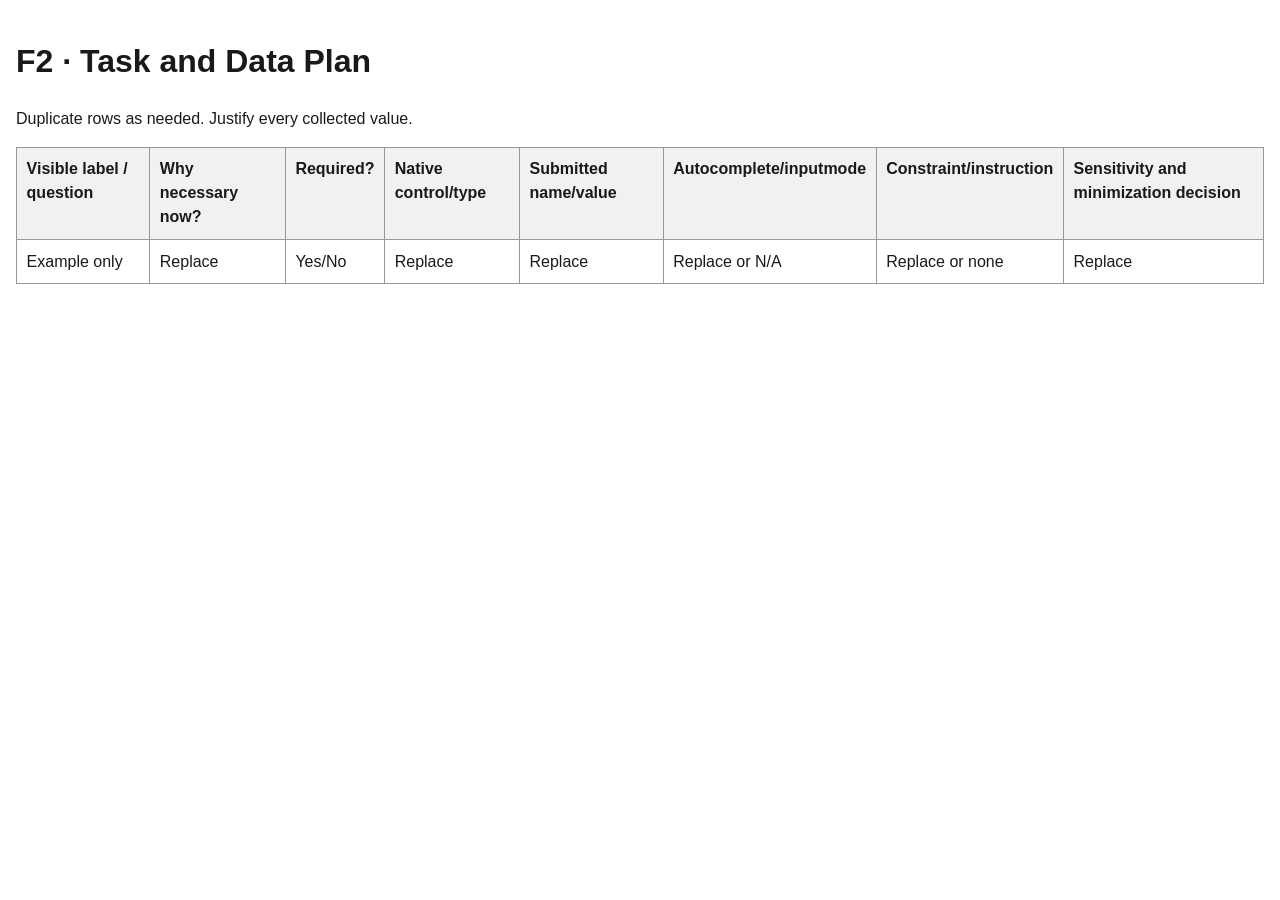
==== field-inventory-template.html @ 6ca92e3e "added files" ====
<!doctype html>
<html lang="en">
    <head>
        <meta charset="utf-8">
        <meta name="viewport" content="width=device-width,initial-scale=1">
        <title>Field Inventory</title>
        <style>
        body{
            font-family:Arial,sans-serif;
            line-height:1.5;
            max-width:80rem;
            margin:auto;
            padding:1rem;
            color:#191919;
        }
        table{
            width:100%;
            border-collapse:collapse;
        }
        th,td{
            padding:.6rem;
            border:1px solid #999;
            text-align:left;
            vertical-align:top;
        }
        th{
            background:#f1f1f1;
        }
        </style>
        </head>
        <body>
            <h1>F2 · Task and Data Plan</h1>
            <p>Duplicate rows as needed. Justify every collected value.</p>
            <table>
                <thead>
                    <tr>
                        <th>Visible label / question</th>
                        <th>Why necessary now?</th>
                        <th>Required?</th>
                        <th>Native control/type</th>
                        <th>Submitted name/value</th>
                        <th>Autocomplete/inputmode</th>
                        <th>Constraint/instruction</th>
                        <th>Sensitivity and minimization decision</th>
                    </tr>
                </thead>
                <tbody>
                    <tr>
                        <td>Example only</td>
                        <td>Replace</td>
                        <td>Yes/No</td>
                        <td>Replace</td>
                        <td>Replace</td>
                        <td>Replace or N/A</td>
                        <td>Replace or none</td>
                        <td>Replace</td>
                    </tr>
                </tbody>
            </table>
        </body>
        </html>
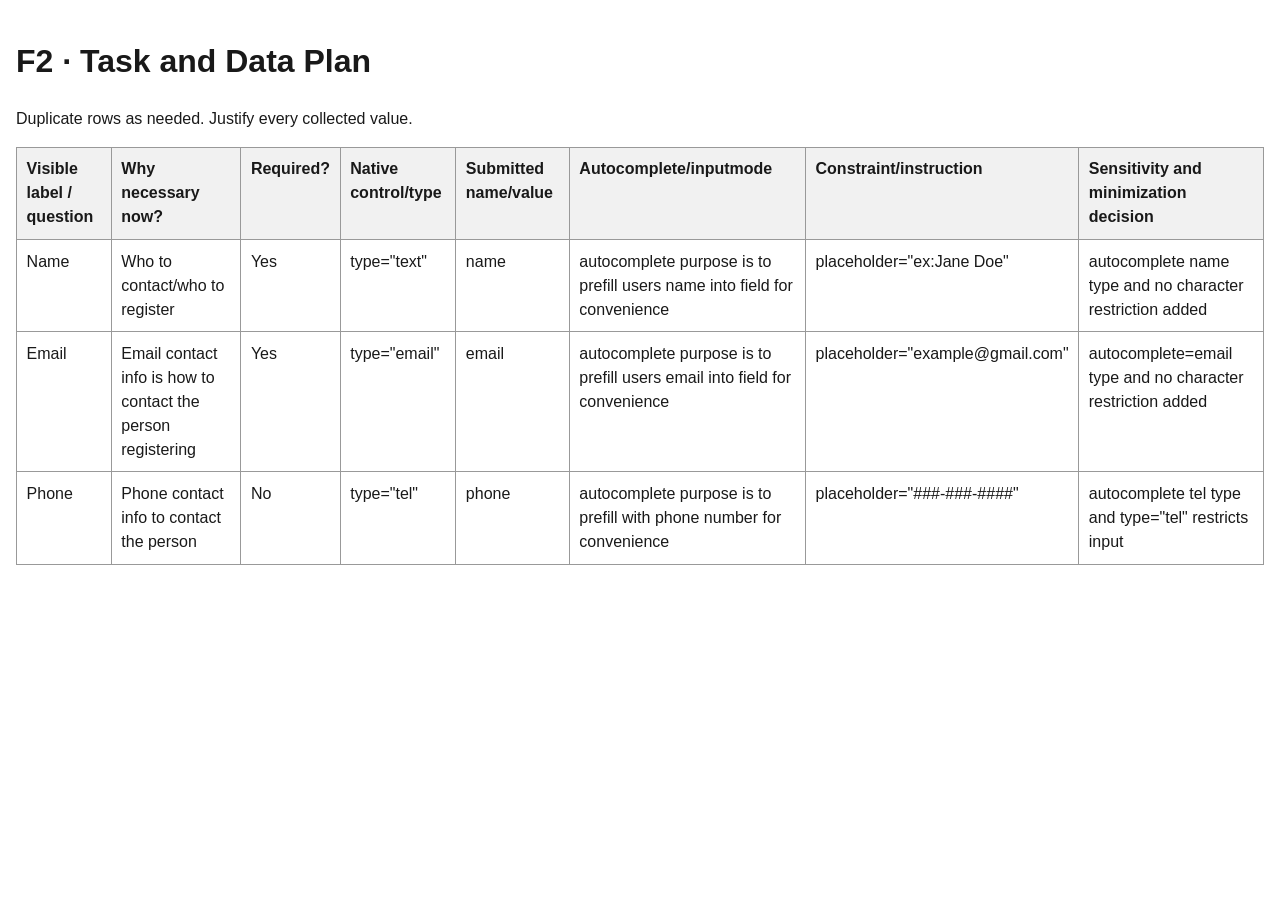
==== commit 15c2a890: "filled our F2 log to current state" ====
--- a/field-inventory-template.html
+++ b/field-inventory-template.html
@@ -46,14 +46,36 @@
                 </thead>
                 <tbody>
                     <tr>
-                        <td>Example only</td>
-                        <td>Replace</td>
-                        <td>Yes/No</td>
-                        <td>Replace</td>
-                        <td>Replace</td>
-                        <td>Replace or N/A</td>
-                        <td>Replace or none</td>
-                        <td>Replace</td>
+                        <td>Name</td>
+                        <td>Who to contact/who to register</td>
+                        <td>Yes</td>
+                        <td>type="text"</td>
+                        <td>name</td>
+                        <td>autocomplete purpose is to prefill users name into field for convenience</td>
+                        <td>placeholder="ex:Jane Doe"</td>
+                        <td>autocomplete name type and no character restriction added</td>
+                    </tr>
+
+                    <tr>
+                        <td>Email</td>
+                        <td>Email contact info is how to contact the person registering </td>
+                        <td>Yes</td>
+                        <td>type="email"</td>
+                        <td>email</td>
+                        <td>autocomplete purpose is to prefill users email into field for convenience</td>
+                        <td>placeholder="example@gmail.com"</td>
+                        <td>autocomplete=email type and no character restriction added</td>
+                    </tr>
+
+                    <tr>
+                        <td>Phone</td>
+                        <td>Phone contact info to contact the person </td>
+                        <td>No</td>
+                        <td>type="tel"</td>
+                        <td>phone</td>
+                        <td>autocomplete purpose is to prefill with phone number for convenience</td>
+                        <td>placeholder="###-###-####"</td>
+                        <td>autocomplete tel type and type="tel" restricts input</td>
                     </tr>
                 </tbody>
             </table>
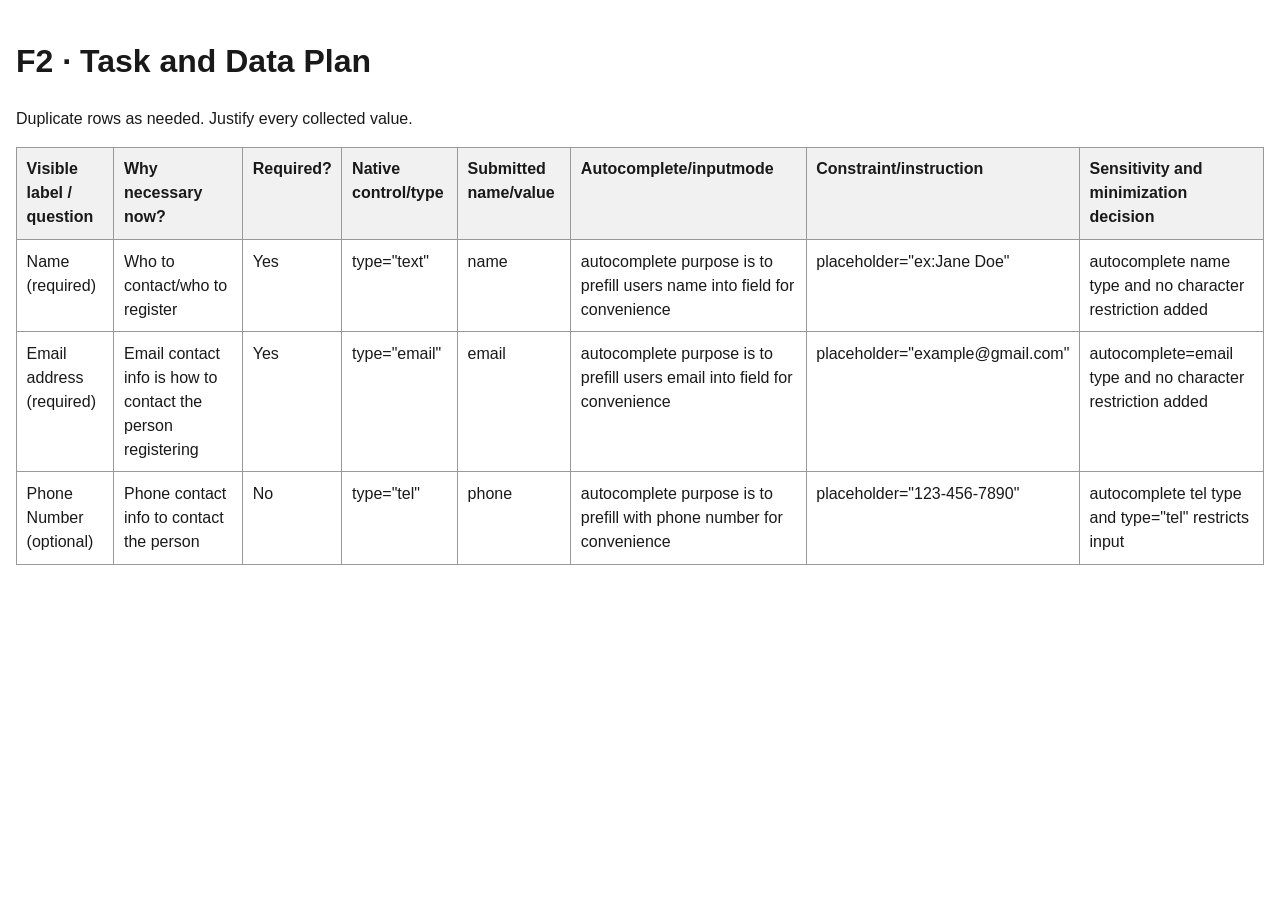
==== commit 8067a004: "corrected F2 log" ====
--- a/field-inventory-template.html
+++ b/field-inventory-template.html
@@ -46,7 +46,7 @@
                 </thead>
                 <tbody>
                     <tr>
-                        <td>Name</td>
+                        <td>Name (required)</td>
                         <td>Who to contact/who to register</td>
                         <td>Yes</td>
                         <td>type="text"</td>
@@ -57,7 +57,7 @@
                     </tr>
 
                     <tr>
-                        <td>Email</td>
+                        <td>Email address (required)</td>
                         <td>Email contact info is how to contact the person registering </td>
                         <td>Yes</td>
                         <td>type="email"</td>
@@ -68,13 +68,13 @@
                     </tr>
 
                     <tr>
-                        <td>Phone</td>
+                        <td>Phone Number (optional)</td>
                         <td>Phone contact info to contact the person </td>
                         <td>No</td>
                         <td>type="tel"</td>
                         <td>phone</td>
                         <td>autocomplete purpose is to prefill with phone number for convenience</td>
-                        <td>placeholder="###-###-####"</td>
+                        <td>placeholder="123-456-7890"</td>
                         <td>autocomplete tel type and type="tel" restricts input</td>
                     </tr>
                 </tbody>
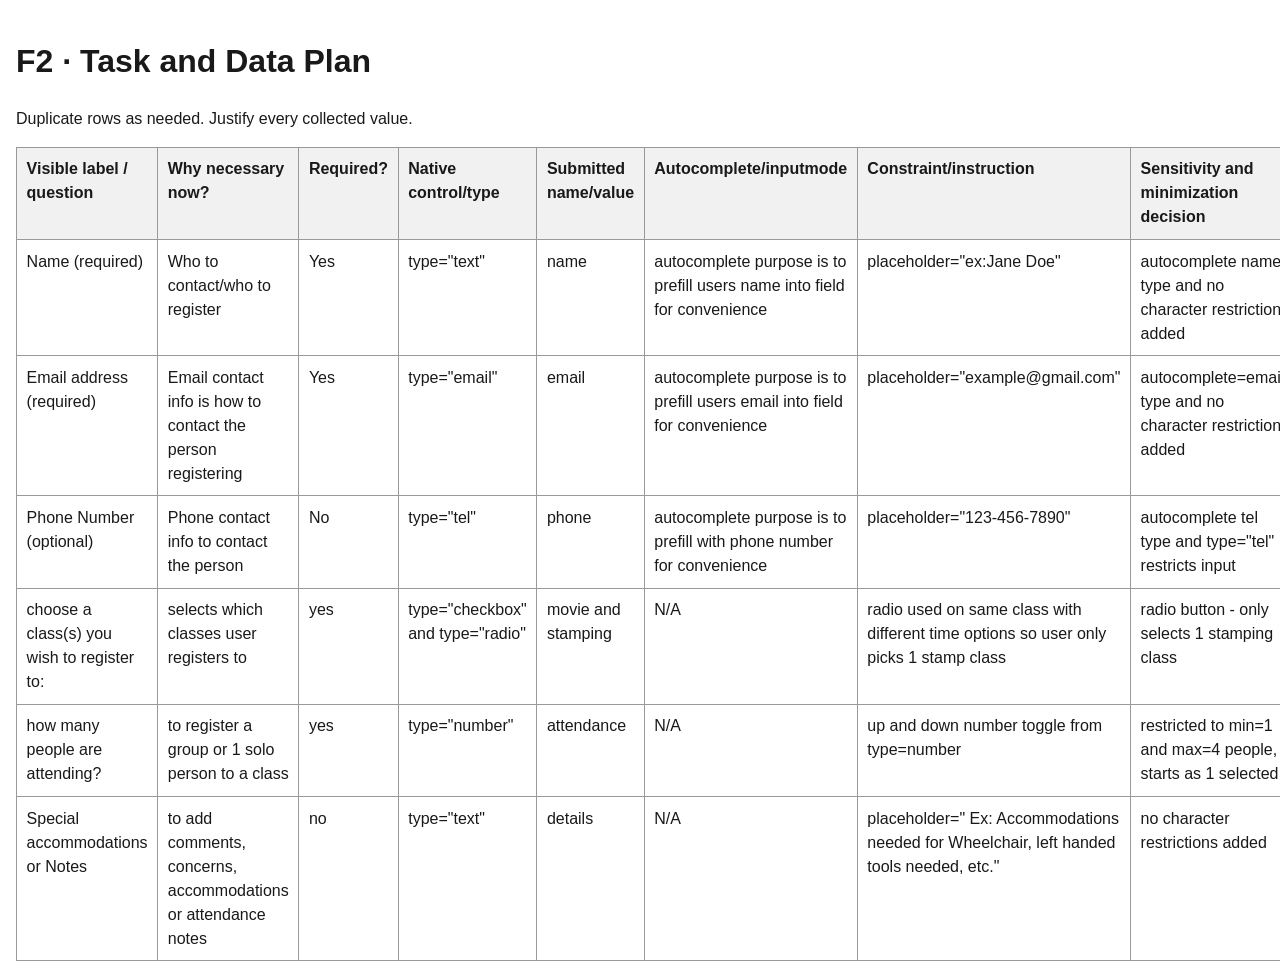
==== commit 7a3f1b90: "updated field log added class selection, attendance, and notes sections" ====
--- a/field-inventory-template.html
+++ b/field-inventory-template.html
@@ -77,6 +77,39 @@
                         <td>placeholder="123-456-7890"</td>
                         <td>autocomplete tel type and type="tel" restricts input</td>
                     </tr>
+
+                    <tr>
+                        <td>choose a class(s) you wish to register to:</td>
+                        <td>selects which classes user registers to </td>
+                        <td>yes</td>
+                        <td>type="checkbox" and type="radio"</td>
+                        <td>movie and stamping</td>
+                        <td>N/A</td>
+                        <td>radio used on same class with different time options so user only picks 1 stamp class</td>
+                        <td>radio button - only selects 1 stamping class </td>
+                    </tr>
+
+                    <tr>
+                        <td>how many people are attending?</td>
+                        <td>to register a group or 1 solo person to a class</td>
+                        <td>yes</td>
+                        <td>type="number"</td>
+                        <td>attendance</td>
+                        <td>N/A</td>
+                        <td>up and down number toggle from type=number</td>
+                        <td>restricted to min=1 and max=4 people, starts as 1 selected</td>
+                    </tr>
+
+                    <tr>
+                        <td>Special accommodations or Notes </td>
+                        <td>to add comments, concerns, accommodations or attendance notes</td>
+                        <td>no</td>
+                        <td>type="text"</td>
+                        <td>details</td>
+                        <td>N/A</td>
+                        <td>placeholder=" Ex: Accommodations needed for Wheelchair, left handed tools needed, etc."</td>
+                        <td>no character restrictions added</td>
+                    </tr>
                 </tbody>
             </table>
         </body>
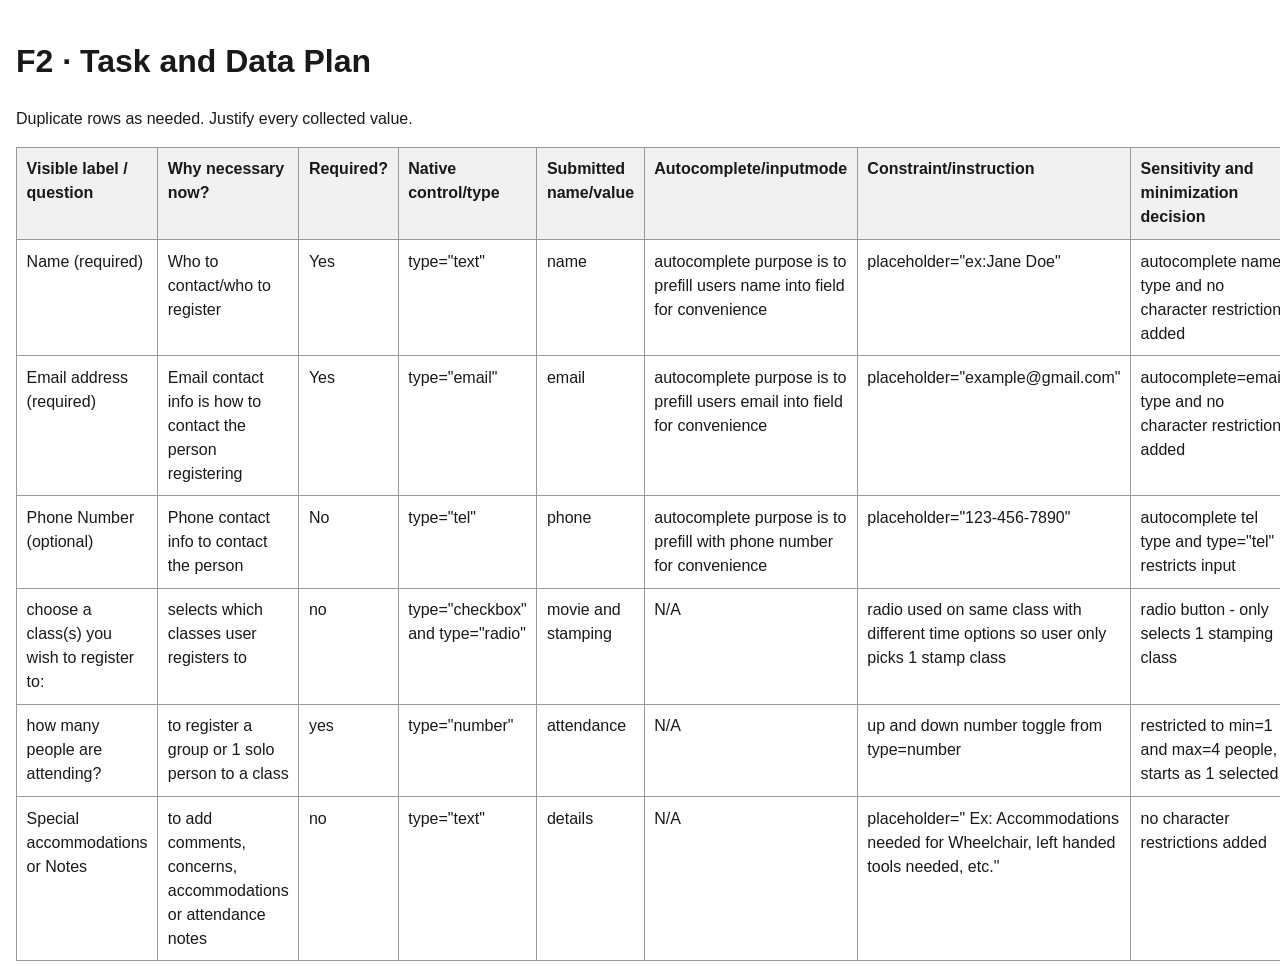
==== commit 814d1f65: "fixed functionality could not choose only 1 class - this fixes the selection but creates a weak poin" ====
--- a/field-inventory-template.html
+++ b/field-inventory-template.html
@@ -81,7 +81,7 @@
                     <tr>
                         <td>choose a class(s) you wish to register to:</td>
                         <td>selects which classes user registers to </td>
-                        <td>yes</td>
+                        <td>no</td>
                         <td>type="checkbox" and type="radio"</td>
                         <td>movie and stamping</td>
                         <td>N/A</td>
